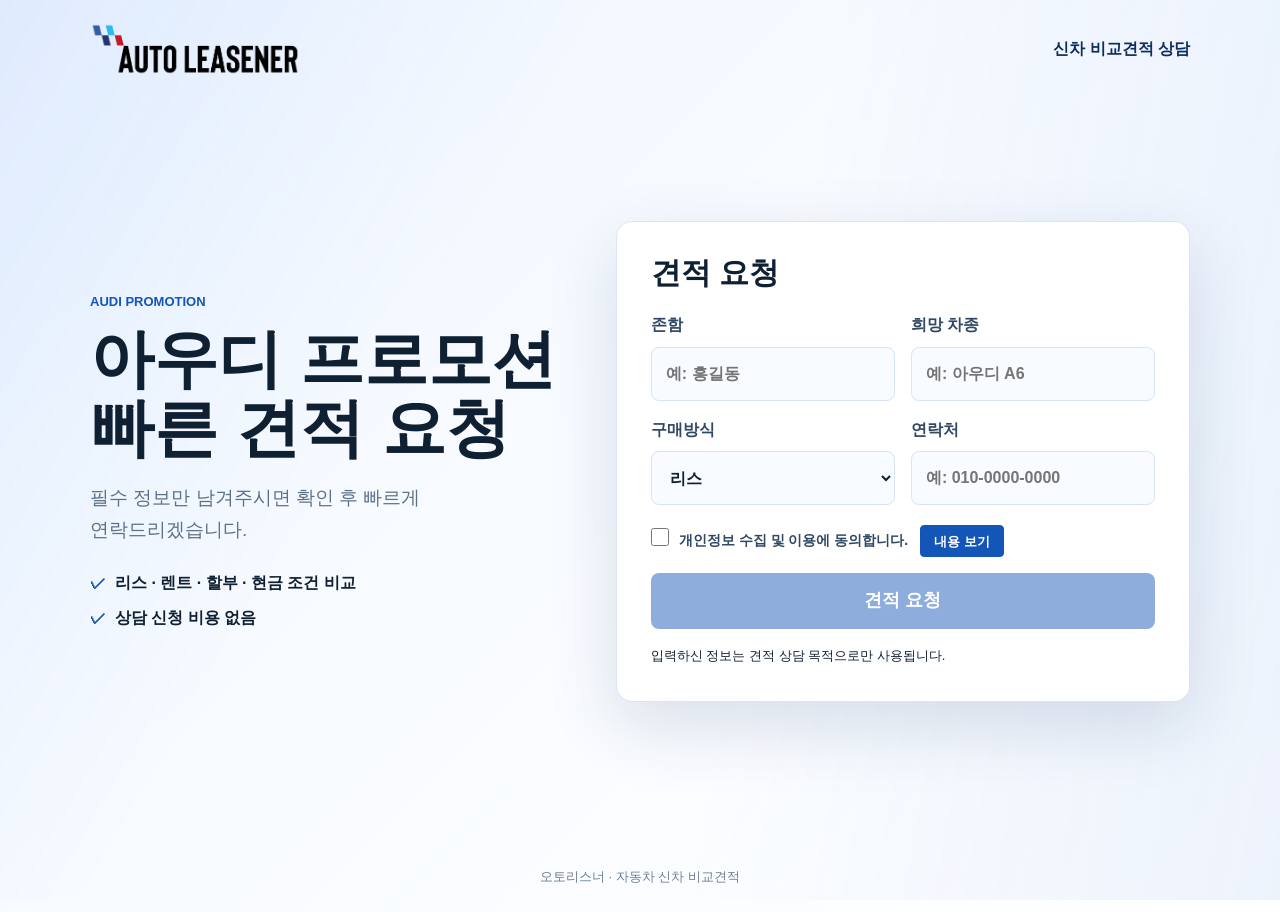
==== contact.html @ 35551908 "Simplify lead form and add mobile ad landing page" ====
<!doctype html>
<html lang="ko">
  <head>
    <meta charset="utf-8">
    <meta name="viewport" content="width=device-width, initial-scale=1">
    <title>아우디 프로모션 견적 요청 | 오토리스너</title>
    <meta name="description" content="아우디 신차 리스·렌트·할부·현금 구매 견적을 빠르게 요청하세요.">
    <meta name="robots" content="index, follow">
    <link rel="canonical" href="https://autoleasener.co.kr/contact.html">
    <link rel="icon" href="/favicon.ico" sizes="any">
    <link rel="stylesheet" href="./styles.css">
    <script async src="https://www.googletagmanager.com/gtag/js?id=AW-730686317"></script>
    <script>
      window.dataLayer = window.dataLayer || [];
      function gtag(){dataLayer.push(arguments);}
      gtag('js', new Date());
      gtag('config', 'AW-730686317');
      gtag('config', 'AW-16607986905');
    </script>
  </head>
  <body class="lead-page">
    <header class="lead-header">
      <a href="./" aria-label="오토리스너 홈">
        <img src="./assets/autoleasener-logo.png" alt="AUTO LEASENER">
      </a>
      <span>신차 비교견적 상담</span>
    </header>

    <main class="lead-main">
      <section class="lead-intro">
        <p class="eyebrow">AUDI PROMOTION</p>
        <h1>아우디 프로모션<br>빠른 견적 요청</h1>
        <p>필수 정보만 남겨주시면 확인 후 빠르게 연락드리겠습니다.</p>
        <ul>
          <li>리스 · 렌트 · 할부 · 현금 조건 비교</li>
          <li>상담 신청 비용 없음</li>
        </ul>
      </section>

      <section class="lead-card" aria-labelledby="lead-form-title">
        <h2 id="lead-form-title">견적 요청</h2>
        <form class="contact-form lead-form" id="inquiry-form" action="https://formsubmit.co/dlwnsdud111_@naver.com" method="POST" aria-label="아우디 견적 요청 폼">
          <input type="hidden" name="_subject" value="[구글 광고] 아우디 프로모션 견적 요청">
          <input type="hidden" name="_template" value="table">
          <input type="hidden" name="_next" value="https://autoleasener.co.kr/thanks.html">
          <input type="hidden" name="유입 경로" value="Google Demand Gen - Audi July">
          <label>
            존함
            <input type="text" name="존함" autocomplete="name" placeholder="예: 홍길동" required>
          </label>
          <label>
            희망 차종
            <input type="text" name="희망 차종" placeholder="예: 아우디 A6" required>
          </label>
          <label>
            구매방식
            <select name="구매방식" required>
              <option>리스</option>
              <option>렌트</option>
              <option>할부</option>
              <option>현금</option>
            </select>
          </label>
          <label>
            연락처
            <input type="tel" name="연락처" autocomplete="tel" inputmode="tel" placeholder="예: 010-0000-0000" required>
          </label>
          <label class="privacy-consent">
            <input type="checkbox" id="privacy-consent" name="개인정보 수집 및 이용 동의" value="동의함" required>
            <span>개인정보 수집 및 이용에 동의합니다. <button class="privacy-open" type="button">내용 보기</button></span>
          </label>
          <button type="submit" disabled>견적 요청</button>
          <p class="form-note">입력하신 정보는 견적 상담 목적으로만 사용됩니다.</p>
        </form>
      </section>
    </main>

    <dialog class="privacy-dialog" id="privacy-dialog" aria-labelledby="privacy-title">
      <div class="privacy-dialog-head">
        <h3 id="privacy-title">개인정보 수집 및 이용 동의</h3>
        <button class="privacy-close" type="button" aria-label="닫기">&times;</button>
      </div>
      <div class="privacy-dialog-body">
        <p>차량 견적 상담을 위해 아래 정보를 수집하고 이용합니다.</p>
        <dl>
          <dt>수집 항목</dt>
          <dd>존함, 희망 차종, 구매방식, 연락처</dd>
          <dt>이용 목적</dt>
          <dd>차량 견적 확인, 리스·렌트·구매 상담 및 회신</dd>
          <dt>보유 및 이용 기간</dt>
          <dd>상담 종료 또는 삭제 요청 시까지 보관하며, 관계 법령상 의무가 있는 경우 해당 기간까지 보관합니다.</dd>
        </dl>
        <p class="privacy-caution">동의를 거부할 수 있으나 견적 요청은 제한됩니다.</p>
      </div>
      <div class="privacy-dialog-actions">
        <button class="privacy-decline" type="button">취소</button>
        <button class="privacy-agree" type="button">동의하기</button>
      </div>
    </dialog>

    <footer class="lead-footer">오토리스너 · 자동차 신차 비교견적</footer>
    <script src="./script.js"></script>
  </body>
</html>
---- styles.css ----
:root {
  --blue-900: #0b2e5f;
  --blue-800: #113f7d;
  --blue-700: #1455b8;
  --blue-600: #1d67d7;
  --blue-500: #2f80ed;
  --blue-100: #eaf3ff;
  --sky-100: #f4f9ff;
  --ink: #102033;
  --muted: #5d7188;
  --gold: #e4a72c;
  --coral: #e14f42;
  --line: #d7e5f7;
  --white: #ffffff;
  --shadow: 0 20px 60px rgba(21, 86, 171, .14);
}

* {
  box-sizing: border-box;
}

html {
  scroll-behavior: smooth;
}

section[id] {
  scroll-margin-top: 86px;
}

body {
  margin: 0;
  font-family: "Pretendard", "Noto Sans KR", "Apple SD Gothic Neo", "Malgun Gothic", Arial, sans-serif;
  color: var(--ink);
  background: #fff;
  line-height: 1.55;
}

body::before {
  content: "";
  position: fixed;
  inset: 0;
  pointer-events: none;
  background:
    linear-gradient(120deg, rgba(47, 128, 237, .08), transparent 34%),
    linear-gradient(280deg, rgba(29, 103, 215, .08), transparent 42%);
  z-index: -1;
}

a {
  color: inherit;
  text-decoration: none;
}

img {
  display: block;
  max-width: 100%;
}

.site-header {
  position: sticky;
  top: 0;
  z-index: 20;
  display: flex;
  align-items: center;
  gap: 28px;
  height: 78px;
  padding: 0 clamp(20px, 5vw, 72px);
  background: rgba(255, 255, 255, .9);
  border-bottom: 1px solid rgba(215, 229, 247, .8);
  backdrop-filter: blur(16px);
}

.site-header[data-elevated="true"] {
  box-shadow: 0 12px 30px rgba(16, 32, 51, .08);
}

.brand {
  display: flex;
  align-items: center;
  width: 178px;
  min-width: 178px;
}

.brand img {
  width: 100%;
  height: auto;
}

.main-nav {
  display: flex;
  align-items: center;
  gap: 24px;
  margin-left: auto;
  color: #304863;
  font-size: 15px;
  font-weight: 700;
}

.main-nav a:hover {
  color: var(--blue-700);
}

.header-cta,
.primary-button,
.secondary-button {
  display: inline-flex;
  align-items: center;
  justify-content: center;
  min-height: 46px;
  padding: 0 20px;
  border-radius: 8px;
  font-weight: 800;
  white-space: nowrap;
}

.header-cta,
.primary-button {
  color: #fff;
  background: var(--blue-700);
  box-shadow: 0 14px 30px rgba(20, 85, 184, .24);
}

.secondary-button {
  color: var(--blue-800);
  background: #fff;
  border: 1px solid var(--line);
}

.hero {
  display: grid;
  grid-template-columns: minmax(0, .95fr) minmax(420px, 1.05fr);
  align-items: center;
  gap: clamp(28px, 5vw, 72px);
  min-height: min(760px, calc(100svh - 126px));
  padding: clamp(44px, 6vw, 88px) clamp(20px, 5vw, 72px) 46px;
}

.eyebrow {
  margin: 0 0 12px;
  color: var(--blue-700);
  font-size: 13px;
  font-weight: 900;
  letter-spacing: 0;
  text-transform: uppercase;
}

h1,
h2,
h3,
p {
  word-break: keep-all;
}

h1 {
  max-width: 680px;
  margin: 0;
  font-size: clamp(40px, 5.4vw, 74px);
  line-height: 1.08;
  letter-spacing: 0;
}

h2 {
  margin: 0;
  font-size: clamp(28px, 3.5vw, 48px);
  line-height: 1.16;
  letter-spacing: 0;
}

h3 {
  margin: 0;
  font-size: 21px;
  letter-spacing: 0;
}

.hero-lead {
  max-width: 620px;
  margin: 24px 0 0;
  color: var(--muted);
  font-size: 19px;
}

.hero-actions {
  display: flex;
  flex-wrap: wrap;
  gap: 12px;
  margin-top: 34px;
}

.trust-row {
  display: grid;
  grid-template-columns: repeat(3, minmax(0, 1fr));
  gap: 12px;
  max-width: 660px;
  margin: 36px 0 0;
}

.trust-row div {
  padding: 18px;
  border: 1px solid var(--line);
  border-radius: 8px;
  background: rgba(255, 255, 255, .82);
}

.trust-row dt {
  color: var(--blue-700);
  font-weight: 900;
}

.trust-row dd {
  margin: 6px 0 0;
  color: var(--muted);
  font-size: 14px;
}

.hero-visual {
  position: relative;
}

.hero-visual img {
  width: 100%;
  border-radius: 18px;
  box-shadow: var(--shadow);
}

.hero-card {
  position: absolute;
  left: 28px;
  bottom: 28px;
  display: grid;
  gap: 4px;
  max-width: 340px;
  padding: 20px 22px;
  color: #fff;
  background: rgba(11, 46, 95, .9);
  border: 1px solid rgba(255, 255, 255, .22);
  border-radius: 8px;
  box-shadow: 0 20px 44px rgba(15, 23, 42, .2);
}

.hero-card strong {
  font-size: 20px;
}

.hero-card span {
  color: #cfe4ff;
  font-size: 14px;
}

.quick-panel {
  display: grid;
  grid-template-columns: repeat(3, minmax(0, 1fr));
  gap: 18px;
  padding: 0 clamp(20px, 5vw, 72px) 72px;
}

.quick-panel article,
.compare-cards article,
.proof-grid article,
.process-list li {
  border: 1px solid var(--line);
  border-radius: 8px;
  background: rgba(255, 255, 255, .94);
  box-shadow: 0 12px 34px rgba(29, 103, 215, .08);
}

.quick-panel article {
  padding: 24px;
}

.quick-panel span,
.process-list span {
  display: inline-flex;
  align-items: center;
  justify-content: center;
  width: 38px;
  height: 38px;
  color: var(--blue-700);
  font-size: 14px;
  font-weight: 900;
  background: var(--blue-100);
  border-radius: 8px;
}

.quick-panel h2 {
  margin-top: 16px;
  font-size: 22px;
}

.quick-panel p,
.compare-cards p,
.purchase-note,
.proof-grid p,
.process-list p,
.section-heading p,
.media-copy p,
.contact-section p,
.faq-list p {
  color: var(--muted);
}

.marquee-section {
  display: grid;
  gap: 20px;
  padding: 58px clamp(20px, 5vw, 72px) 68px;
  background: var(--sky-100);
  border-top: 1px solid var(--line);
  border-bottom: 1px solid var(--line);
}

.marquee-intro {
  max-width: 760px;
  margin-bottom: 14px;
}

.marquee-intro h2 {
  font-size: clamp(27px, 3vw, 40px);
}

.marquee-intro > p:last-child {
  margin: 15px 0 0;
  color: var(--muted);
  font-size: 17px;
}

.marquee-row {
  display: grid;
  grid-template-columns: 184px minmax(0, 1fr);
  gap: 18px;
  align-items: center;
}

.marquee-row > strong {
  color: var(--blue-900);
  font-size: 15px;
}

.marquee-window {
  position: relative;
  min-width: 0;
  overflow: hidden;
}

.marquee-window::before,
.marquee-window::after {
  content: "";
  position: absolute;
  top: 0;
  bottom: 0;
  z-index: 1;
  width: 64px;
  pointer-events: none;
}

.marquee-window::before {
  left: 0;
  background: linear-gradient(90deg, var(--sky-100), transparent);
}

.marquee-window::after {
  right: 0;
  background: linear-gradient(270deg, var(--sky-100), transparent);
}

.marquee-track {
  display: flex;
  gap: 10px;
  width: max-content;
  animation: brand-roll 36s linear infinite;
}

.marquee-row.reverse .marquee-track {
  animation-direction: reverse;
  animation-duration: 40s;
}

.marquee-track span {
  display: inline-flex;
  align-items: center;
  height: 52px;
  padding: 0 23px;
  color: #283c55;
  font-size: 15px;
  font-weight: 800;
  white-space: nowrap;
  background: #fff;
  border: 1px solid var(--line);
  border-radius: 8px;
}

.marquee-track:hover {
  animation-play-state: paused;
}

@keyframes brand-roll {
  to {
    transform: translateX(-50%);
  }
}

.section {
  padding: 88px clamp(20px, 5vw, 72px);
}

.section-heading {
  max-width: 760px;
  margin-bottom: 38px;
}

.section-heading p {
  margin: 16px 0 0;
  font-size: 18px;
}

.compare-layout {
  display: grid;
  grid-template-columns: minmax(340px, .8fr) minmax(0, 1.2fr);
  gap: 28px;
  align-items: start;
}

.compare-visual {
  width: 100%;
  border-radius: 18px;
  box-shadow: var(--shadow);
}

.compare-cards {
  display: grid;
  gap: 16px;
}

.compare-cards article {
  padding: 24px;
}

.compare-cards ul {
  display: grid;
  gap: 8px;
  margin: 18px 0 0;
  padding: 0;
  list-style: none;
}

.compare-cards li {
  position: relative;
  padding-left: 20px;
  color: #304863;
}

.compare-cards li::before {
  content: "";
  position: absolute;
  left: 0;
  top: .72em;
  width: 7px;
  height: 7px;
  background: var(--blue-600);
  border-radius: 999px;
}

.purchase-note {
  margin: 0;
  padding: 18px 20px;
  font-size: 15px;
  background: var(--sky-100);
  border-left: 3px solid var(--blue-600);
}

.purchase-note strong {
  display: block;
  margin-bottom: 5px;
  color: var(--ink);
}

.blue-band {
  display: grid;
  grid-template-columns: minmax(0, 1fr) minmax(320px, .7fr);
  gap: 32px;
  align-items: end;
  margin: 20px clamp(20px, 5vw, 72px);
  padding: clamp(32px, 5vw, 58px);
  color: #fff;
  background: linear-gradient(135deg, var(--blue-900), var(--blue-600));
  border-radius: 12px;
}

.blue-band .eyebrow,
.blue-band p {
  color: #dbeafe;
}

.blue-band p {
  margin: 0;
  font-size: 18px;
}

.greeting-section {
  display: grid;
  grid-template-columns: minmax(300px, .78fr) minmax(420px, 1.05fr);
  gap: clamp(34px, 7vw, 92px);
  align-items: center;
  background: var(--sky-100);
}

.greeting-photo {
  width: min(100%, 478px);
  justify-self: center;
}

.greeting-photo img {
  width: 100%;
  aspect-ratio: 4 / 5;
  object-fit: cover;
  object-position: center 18%;
  border-radius: 8px;
  box-shadow: var(--shadow);
}

.greeting-copy h2 {
  margin-bottom: 25px;
  font-size: clamp(29px, 3.3vw, 46px);
}

.greeting-copy > p:not(.eyebrow) {
  max-width: 650px;
  margin: 0 0 18px;
  color: var(--muted);
  font-size: 18px;
}

.signature {
  display: grid;
  gap: 5px;
  margin-top: 32px;
  padding-top: 22px;
  border-top: 1px solid var(--line);
}

.signature span {
  color: var(--blue-700);
  font-size: 13px;
  font-weight: 900;
}

.signature strong {
  font-size: 21px;
}

.process-list {
  display: grid;
  grid-template-columns: repeat(4, minmax(0, 1fr));
  gap: 16px;
  margin: 0;
  padding: 0;
  list-style: none;
}

.process-list li {
  padding: 24px;
}

.process-list h3 {
  margin-top: 20px;
}

.reviews-section {
  background: #fff;
}

.review-grid {
  display: grid;
  grid-template-columns: repeat(3, minmax(0, 1fr));
  gap: 18px;
}

.review-card {
  overflow: hidden;
  border: 1px solid var(--line);
  border-radius: 8px;
  background: #fff;
}

.review-placeholder {
  position: relative;
  display: grid;
  place-items: center;
  min-height: 200px;
  color: var(--muted);
  font-weight: 800;
  background:
    linear-gradient(130deg, rgba(20, 85, 184, .07), rgba(11, 46, 95, .03)),
    repeating-linear-gradient(-45deg, #f7faff, #f7faff 14px, #f1f6fd 14px, #f1f6fd 28px);
}

.review-placeholder::before {
  content: "";
  width: 44px;
  height: 34px;
  margin-bottom: 42px;
  border: 2px solid #b5c9e1;
  border-radius: 6px;
}

.review-placeholder span {
  position: absolute;
  top: calc(50% + 20px);
}

.review-card > p,
.review-card h3 {
  margin-left: 22px;
  margin-right: 22px;
}

.review-card .review-stars {
  margin-top: 19px;
  margin-bottom: 8px;
  color: var(--gold);
  font-size: 19px;
}

.review-card h3 {
  font-size: 19px;
}

.review-card h3 + p {
  margin-top: 10px;
  margin-bottom: 25px;
  color: var(--muted);
}

.media-section {
  display: grid;
  grid-template-columns: minmax(0, .9fr) minmax(360px, 1.1fr);
  gap: 42px;
  align-items: center;
  background: var(--sky-100);
}

.media-copy p {
  font-size: 18px;
}

.media-actions {
  display: flex;
  flex-wrap: wrap;
  gap: 12px;
  margin-top: 28px;
}

.video-card {
  display: block;
  padding: 18px;
  background: #fff;
  border: 1px solid var(--line);
  border-radius: 12px;
  box-shadow: var(--shadow);
}

.video-card span {
  display: block;
  padding: 18px 8px 4px;
  color: var(--blue-800);
  font-weight: 900;
}

.proof-grid {
  display: grid;
  grid-template-columns: repeat(4, minmax(0, 1fr));
  gap: 16px;
}

.proof-grid article {
  padding: 24px;
}

.faq-list {
  display: grid;
  gap: 12px;
}

.faq-list details {
  border: 1px solid var(--line);
  border-radius: 8px;
  background: #fff;
}

.faq-list summary {
  cursor: pointer;
  padding: 22px 24px;
  color: var(--ink);
  font-size: 18px;
  font-weight: 900;
}

.faq-list p {
  margin: 0;
  padding: 0 24px 24px;
}

.location-section {
  background: var(--sky-100);
}

.location-layout {
  display: grid;
  grid-template-columns: minmax(300px, 1fr) minmax(320px, .9fr);
  gap: 22px;
}

.building-placeholder {
  display: flex;
  flex-direction: column;
  justify-content: end;
  gap: 7px;
  min-height: 432px;
  padding: 34px;
  color: #fff;
  border-radius: 8px;
  background:
    linear-gradient(0deg, rgba(7, 29, 61, .72), rgba(7, 29, 61, .08) 64%),
    linear-gradient(115deg, #bed5ed, #e5f0fb 45%, #91b7d9);
}

.building-placeholder strong {
  font-size: 24px;
}

.building-placeholder span {
  color: #d7e8fb;
}

.map-panel {
  padding: 22px;
  border: 1px solid var(--line);
  border-radius: 8px;
  background: #fff;
}

.naver-map {
  width: 100%;
  min-height: 205px;
  margin-bottom: 20px;
  overflow: hidden;
  background: #eaf0f3;
  border-radius: 6px;
}

.map-status {
  margin: -8px 0 18px;
  padding: 11px 12px;
  color: var(--muted);
  font-size: 13px;
  background: var(--sky-100);
  border-radius: 6px;
}

.map-panel address {
  margin: 12px 0 22px;
  color: var(--muted);
  font-style: normal;
}

.map-actions {
  display: flex;
  flex-wrap: wrap;
  gap: 10px;
}

.map-note {
  margin: 18px 0 0;
  color: var(--muted);
  font-size: 13px;
}

.contact-section {
  display: grid;
  grid-template-columns: minmax(0, .9fr) minmax(340px, .8fr);
  gap: 42px;
  align-items: start;
  margin: 0 clamp(20px, 5vw, 72px) 88px;
  padding: clamp(32px, 5vw, 58px);
  background: #fff;
  border: 1px solid var(--line);
  border-radius: 12px;
  box-shadow: var(--shadow);
}

.contact-form {
  display: grid;
  gap: 14px;
}

.contact-form label {
  display: grid;
  gap: 8px;
  color: #304863;
  font-size: 14px;
  font-weight: 900;
}

.contact-form input,
.contact-form select {
  width: 100%;
  min-height: 48px;
  padding: 0 14px;
  color: var(--ink);
  font: inherit;
  border: 1px solid var(--line);
  border-radius: 8px;
  background: #f8fbff;
}

.contact-form button {
  min-height: 50px;
  color: #fff;
  font: inherit;
  font-weight: 900;
  background: var(--blue-700);
  border: 0;
  border-radius: 8px;
}

.form-note {
  margin: 0;
  font-size: 13px;
}

.site-footer {
  display: grid;
  grid-template-columns: 180px minmax(0, 1fr);
  gap: 26px;
  align-items: center;
  padding: 34px clamp(20px, 5vw, 72px);
  background: #071d3d;
  color: #fff;
}

.site-footer p {
  margin: 6px 0 0;
  color: #bdd7f6;
}

.site-footer .small {
  color: #8fb2d9;
  font-size: 13px;
}

.mobile-contact-bar {
  display: none;
}

[data-reveal] {
  opacity: 0;
  transform: translateY(22px);
  transition: opacity .6s ease, transform .6s ease;
}

[data-reveal].is-visible {
  opacity: 1;
  transform: translateY(0);
}

@media (max-width: 980px) {
  .main-nav {
    display: none;
  }

  .hero,
  .compare-layout,
  .media-section,
  .contact-section,
  .blue-band,
  .greeting-section,
  .location-layout {
    grid-template-columns: 1fr;
  }

  .hero {
    min-height: auto;
  }

  .quick-panel,
  .process-list,
  .proof-grid,
  .review-grid {
    grid-template-columns: repeat(2, minmax(0, 1fr));
  }

  .marquee-row {
    grid-template-columns: 1fr;
    gap: 10px;
  }
}

@media (max-width: 640px) {
  body {
    padding-bottom: 62px;
  }

  .site-header {
    height: auto;
    min-height: 70px;
    padding: 14px 18px;
  }

  .brand {
    width: 146px;
    min-width: 146px;
  }

  .header-cta {
    padding: 0 14px;
    min-height: 40px;
    font-size: 14px;
  }

  .hero,
  .section {
    padding-left: 18px;
    padding-right: 18px;
  }

  .trust-row,
  .quick-panel,
  .process-list,
  .proof-grid,
  .review-grid {
    grid-template-columns: 1fr;
  }

  .hero-card {
    position: static;
    margin-top: 14px;
    max-width: none;
  }

  .contact-section,
  .blue-band {
    margin-left: 18px;
    margin-right: 18px;
  }

  .site-footer {
    grid-template-columns: 1fr;
  }

  .marquee-section {
    padding-left: 18px;
    padding-right: 18px;
  }

  .marquee-window::before,
  .marquee-window::after {
    width: 36px;
  }

  .greeting-photo {
    width: 100%;
  }

  .building-placeholder {
    min-height: 310px;
    padding: 24px;
  }

  .map-actions a {
    flex: 1;
  }

  .mobile-contact-bar {
    position: fixed;
    right: 0;
    bottom: 0;
    left: 0;
    z-index: 30;
    display: grid;
    grid-template-columns: repeat(2, 1fr);
    height: 62px;
    color: #fff;
    background: var(--blue-900);
  }

  .mobile-contact-bar a {
    display: grid;
    place-items: center;
    font-weight: 900;
  }

  .mobile-contact-bar a:first-child {
    background: var(--blue-700);
  }
}

@media (prefers-reduced-motion: reduce) {
  html {
    scroll-behavior: auto;
  }

  .marquee-track {
    animation-play-state: paused;
  }

  [data-reveal] {
    opacity: 1;
    transform: none;
    transition: none;
  }
}

/* Refined marketing homepage */
body {
  line-height: 1.65;
}

.main-nav {
  font-size: 16px;
  gap: 27px;
}

.hero-showcase {
  position: relative;
  display: flex;
  align-items: center;
  height: clamp(540px, calc(100svh - 78px), 590px);
  min-height: 0;
  overflow: hidden;
  padding-top: clamp(38px, 4vw, 52px);
  padding-bottom: clamp(38px, 4vw, 52px);
  background: var(--blue-900);
}

.hero-slides,
.hero-slide {
  position: absolute;
  inset: 0;
  margin: 0;
}

.hero-slides::after {
  content: "";
  position: absolute;
  inset: 0;
  background: linear-gradient(90deg, rgba(7, 26, 50, .86) 0%, rgba(7, 26, 50, .74) 32%, rgba(7, 26, 50, .18) 62%, rgba(7, 26, 50, .04) 100%);
}

.hero-slide {
  opacity: 0;
  transition: opacity .85s ease;
}

.hero-slide.is-active {
  opacity: 1;
}

.hero-slide img {
  width: 100%;
  height: 100%;
  object-fit: cover;
  object-position: center center;
}

.hero-showcase .hero-copy {
  position: relative;
  z-index: 1;
  max-width: 670px;
  color: #fff;
}

.hero-showcase .eyebrow {
  color: #8ec8ff;
  font-size: 15px;
}

.hero-showcase h1 {
  font-size: clamp(43px, 4.2vw, 60px);
  line-height: 1.12;
}

.hero-showcase .hero-lead {
  max-width: 560px;
  color: #e2eaf5;
  font-size: clamp(17px, 1.3vw, 19px);
}

.hero-showcase .secondary-button {
  color: #fff;
  background: transparent;
  border-color: rgba(255, 255, 255, .48);
}

.hero-models {
  display: flex;
  gap: 10px;
  margin-top: 27px;
}

.hero-model-button {
  display: grid;
  gap: 2px;
  min-width: 170px;
  padding: 12px 15px;
  color: rgba(255, 255, 255, .7);
  text-align: left;
  font: inherit;
  background: rgba(5, 20, 40, .35);
  border: 1px solid rgba(255, 255, 255, .2);
  border-radius: 8px;
  cursor: pointer;
}

.hero-model-button strong {
  font-size: 13px;
}

.hero-model-button span {
  font-size: 18px;
  font-weight: 800;
}

.hero-model-button.is-active {
  color: #fff;
  background: rgba(20, 85, 184, .82);
  border-color: #6fb4ff;
}

.quick-panel {
  padding-top: 44px;
}

.quick-panel article {
  padding: 29px 28px;
}

.quick-panel h2 {
  font-size: 25px;
}

.quick-panel p {
  font-size: 17px;
}

.reason-section {
  padding: 68px clamp(20px, 5vw, 72px) 72px;
}

.reason-section .section-heading {
  margin-bottom: 32px;
}

.reason-section .quick-panel {
  padding: 0;
}

.marquee-section,
.marquee-row.logo-only,
.marquee-row.logo-only .marquee-window {
  min-width: 0;
  max-width: 100%;
  overflow: hidden;
}

.section-heading {
  max-width: 900px;
}

.section-heading p {
  font-size: clamp(18px, 1.55vw, 21px);
}

.marquee-intro {
  max-width: 900px;
}

.marquee-intro > p:last-child {
  font-size: 19px;
}

.marquee-row > strong {
  font-size: 17px;
}

.marquee-row.logo-only {
  display: block;
}

.marquee-row.logo-only .marquee-window {
  width: 100%;
}

.logo-track {
  gap: 13px;
}

.logo-track img {
  width: 150px;
  height: 76px;
  padding: 18px 25px;
  object-fit: contain;
  background: #fff;
  border: 1px solid var(--line);
  border-radius: 8px;
}

.finance-track img {
  width: 196px;
  padding: 16px 21px;
}

.logo-note {
  margin: 10px 0 0;
  color: var(--muted);
  font-size: 15px;
}

.compare-layout {
  grid-template-columns: minmax(360px, .92fr) minmax(0, 1fr);
  gap: clamp(24px, 4vw, 48px);
}

.compare-photo {
  height: 655px;
  object-fit: cover;
  object-position: center top;
  border-radius: 8px;
}

#compare {
  padding-bottom: 46px;
}

#compare + .blue-band {
  margin-top: 0;
  margin-bottom: 0;
}

.compare-cards article {
  padding: 30px;
}

.compare-cards h3 {
  font-size: 27px;
}

.compare-cards p,
.compare-cards li {
  font-size: 18px;
}

.purchase-note {
  padding: 22px 24px;
  font-size: 17px;
}

.blue-band h2 {
  font-size: clamp(31px, 3.2vw, 47px);
}

.blue-band p {
  font-size: 20px;
}

.greeting-copy {
  max-width: 730px;
}

.greeting-section {
  padding-top: 62px;
}

.greeting-copy h2 {
  font-size: clamp(36px, 3.8vw, 52px);
  line-height: 1.23;
}

.greeting-copy > p:not(.eyebrow) {
  font-size: clamp(18px, 1.45vw, 21px);
  line-height: 1.82;
}

.greeting-copy .greeting-lead {
  color: var(--ink);
  font-weight: 700;
}

.process-list {
  gap: 18px;
}

.process-list li {
  overflow: hidden;
  padding: 0 0 27px;
}

.process-list li > img {
  width: 100%;
  height: 190px;
  object-fit: cover;
}

.process-list li:nth-child(1) > img {
  object-position: 62% center;
}

.process-list span {
  margin: -20px 0 0 22px;
  position: relative;
  box-shadow: 0 6px 14px rgba(20, 85, 184, .16);
}

.process-list h3,
.process-list p {
  margin-left: 22px;
  margin-right: 22px;
}

.process-list h3 {
  margin-top: 17px;
  font-size: 24px;
}

.process-list p {
  font-size: 16px;
}

.review-marquee {
  overflow: hidden;
  margin-left: calc(-1 * clamp(20px, 5vw, 72px));
  margin-right: calc(-1 * clamp(20px, 5vw, 72px));
  padding: 0 0 8px;
}

.review-track {
  display: flex;
  width: max-content;
  gap: 18px;
  animation: review-roll 42s linear infinite;
}

.review-track:hover {
  animation-play-state: paused;
}

.review-card {
  flex: 0 0 clamp(295px, 29vw, 390px);
  box-shadow: 0 12px 30px rgba(29, 103, 215, .07);
}

.review-card > img {
  width: 100%;
  height: 255px;
  object-fit: cover;
}

.review-card .review-stars {
  font-size: 22px;
}

.review-card h3 {
  font-size: 22px;
}

.review-card h3 + p {
  font-size: 17px;
}

@keyframes review-roll {
  to {
    transform: translateX(calc(-50% - 9px));
  }
}

.media-copy h2 {
  font-size: clamp(37px, 3.6vw, 52px);
}

.media-copy p {
  font-size: 21px;
}

.video-card.video-embed {
  padding: 0;
  overflow: hidden;
  border-radius: 8px;
}

.video-embed iframe {
  display: block;
  width: 100%;
  aspect-ratio: 16 / 9;
  border: 0;
}

.building-photo {
  position: relative;
  overflow: hidden;
  min-height: 430px;
  border-radius: 8px;
}

.building-photo img {
  width: 100%;
  height: 100%;
  min-height: 430px;
  object-fit: cover;
}

.building-photo div {
  position: absolute;
  right: 0;
  bottom: 0;
  left: 0;
  display: grid;
  gap: 5px;
  padding: 30px;
  color: #fff;
  background: linear-gradient(0deg, rgba(7, 29, 61, .82), transparent);
}

.building-photo strong {
  font-size: 27px;
}

.building-photo span,
.map-panel address {
  font-size: 18px;
}

.map-panel h3 {
  font-size: 26px;
}

.contact-section h2 {
  font-size: clamp(34px, 3vw, 47px);
}

.contact-section > div > p:last-child {
  font-size: 20px;
}

.contact-form label {
  font-size: 16px;
}

.contact-form {
  grid-template-columns: repeat(2, minmax(0, 1fr));
}

.contact-form input,
.contact-form select {
  min-height: 54px;
  font-size: 16px;
}

.contact-form button {
  grid-column: 1 / -1;
  min-height: 56px;
  font-size: 18px;
  cursor: pointer;
}

.contact-form button:disabled {
  opacity: .48;
  cursor: not-allowed;
  box-shadow: none;
}

.contact-form .privacy-consent {
  grid-column: 1 / -1;
  display: flex;
  align-items: flex-start;
  gap: 10px;
  padding-top: 4px;
  font-size: 14px;
}

.contact-form .privacy-consent input {
  flex: 0 0 18px;
  width: 18px;
  min-height: 18px;
  margin: 3px 0 0;
  accent-color: var(--blue-700);
}

.contact-form .privacy-consent small {
  display: block;
  margin-top: 2px;
  color: var(--muted);
  font-size: 13px;
  font-weight: 500;
  line-height: 1.5;
}

.contact-form .privacy-open {
  display: inline-flex;
  align-items: center;
  justify-content: center;
  min-height: 32px;
  margin-left: 8px;
  padding: 0 13px;
  color: #fff;
  font-size: 13px;
  font-weight: 800;
  line-height: 1;
  white-space: nowrap;
  vertical-align: middle;
  background: var(--blue-700);
  border: 1px solid var(--blue-700);
  border-radius: 4px;
  cursor: pointer;
}

.contact-form .privacy-open:hover {
  background: var(--blue-800);
  border-color: var(--blue-800);
}

.privacy-dialog {
  width: min(560px, calc(100vw - 36px));
  padding: 0;
  color: var(--ink);
  border: 0;
  border-radius: 8px;
  box-shadow: 0 28px 74px rgba(9, 27, 52, .28);
}

.privacy-dialog::backdrop {
  background: rgba(7, 22, 42, .56);
}

.privacy-dialog-head {
  display: flex;
  align-items: center;
  justify-content: space-between;
  gap: 20px;
  padding: 22px 24px;
  border-bottom: 1px solid var(--line);
}

.privacy-dialog-head h3 {
  font-size: 21px;
}

.privacy-close {
  width: 36px;
  height: 36px;
  padding: 0;
  color: #597087;
  font-size: 29px;
  line-height: 1;
  background: #f4f7fb;
  border: 0;
  border-radius: 8px;
  cursor: pointer;
}

.privacy-dialog-body {
  padding: 22px 24px 18px;
}

.privacy-dialog-body > p:first-child {
  margin: 0 0 17px;
  color: var(--ink);
  font-size: 16px;
}

.privacy-dialog-body dl {
  display: grid;
  gap: 7px;
  margin: 0;
}

.privacy-dialog-body dt {
  margin-top: 11px;
  color: var(--blue-900);
  font-size: 15px;
  font-weight: 900;
}

.privacy-dialog-body dd {
  margin: 0;
  color: var(--muted);
  font-size: 14px;
  line-height: 1.65;
}

.privacy-dialog-body .privacy-caution {
  margin: 22px 0 0;
  padding: 13px 14px;
  color: #42576f;
  font-size: 13px;
  background: var(--sky-100);
  border-radius: 8px;
}

.privacy-dialog-actions {
  display: flex;
  justify-content: flex-end;
  gap: 10px;
  padding: 18px 24px 24px;
}

.privacy-dialog-actions button {
  min-height: 46px;
  padding: 0 18px;
  font: inherit;
  font-weight: 800;
  border-radius: 8px;
  cursor: pointer;
}

.privacy-decline {
  color: var(--blue-900);
  background: #fff;
  border: 1px solid var(--line);
}

.privacy-agree {
  color: #fff;
  background: var(--blue-700);
  border: 1px solid var(--blue-700);
}

.contact-form .form-note {
  grid-column: 1 / -1;
}

.lead-page {
  min-height: 100vh;
  color: var(--ink);
  background: linear-gradient(135deg, #eef5ff 0%, #f8fbff 46%, #ffffff 100%);
}

.lead-header {
  display: flex;
  align-items: center;
  justify-content: space-between;
  width: min(1100px, calc(100% - 40px));
  margin: 0 auto;
  padding: 22px 0;
}

.lead-header img {
  display: block;
  width: 210px;
  height: auto;
}

.lead-header span {
  color: var(--blue-900);
  font-weight: 800;
}

.lead-main {
  display: grid;
  grid-template-columns: .9fr 1.1fr;
  gap: 56px;
  align-items: center;
  width: min(1100px, calc(100% - 40px));
  min-height: calc(100vh - 150px);
  margin: 0 auto;
  padding: 36px 0 60px;
}

.lead-intro h1 {
  margin: 10px 0 18px;
  font-size: clamp(42px, 5vw, 68px);
  line-height: 1.08;
}

.lead-intro > p:last-of-type {
  max-width: 520px;
  color: var(--muted);
  font-size: 19px;
  line-height: 1.7;
}

.lead-intro ul {
  display: grid;
  gap: 8px;
  margin: 24px 0 0;
  padding: 0;
  list-style: none;
  font-weight: 800;
}

.lead-intro li::before {
  content: "✓";
  margin-right: 9px;
  color: var(--blue-700);
}

.lead-card {
  padding: 34px;
  background: #fff;
  border: 1px solid rgba(41, 84, 139, .15);
  border-radius: 16px;
  box-shadow: 0 24px 70px rgba(14, 51, 96, .14);
}

.lead-card h2 {
  margin: 0 0 22px;
  font-size: 30px;
}

.lead-form {
  gap: 16px;
}

.lead-footer {
  padding: 18px 20px 24px;
  color: #6e7f93;
  text-align: center;
  font-size: 13px;
}

@media (max-width: 760px) {
  .lead-header {
    width: min(100% - 28px, 620px);
    padding: 14px 0;
  }

  .lead-header img {
    width: 150px;
  }

  .lead-header span {
    font-size: 12px;
  }

  .lead-main {
    display: block;
    width: min(100% - 24px, 620px);
    min-height: auto;
    padding: 4px 0 28px;
  }

  .lead-intro {
    padding: 8px 4px 18px;
  }

  .lead-intro h1 {
    margin: 5px 0 9px;
    font-size: 32px;
  }

  .lead-intro > p:last-of-type {
    font-size: 15px;
    line-height: 1.55;
  }

  .lead-intro ul {
    display: none;
  }

  .lead-card {
    padding: 20px 16px;
    border-radius: 12px;
  }

  .lead-card h2 {
    margin-bottom: 14px;
    font-size: 24px;
  }

  .lead-form {
    grid-template-columns: 1fr;
    gap: 12px;
  }

  .lead-form input,
  .lead-form select {
    min-height: 50px;
  }

  .lead-form button[type="submit"] {
    position: sticky;
    bottom: 8px;
    z-index: 2;
  }
}

.site-footer {
  padding-top: 44px;
  padding-bottom: 44px;
}

.footer-info strong {
  font-size: 25px;
}

.site-footer p {
  font-size: 16px;
}

@media (max-width: 980px) {
  .compare-layout {
    grid-template-columns: 1fr;
  }

  .hero-showcase {
    display: flex;
    height: clamp(540px, calc(100svh - 70px), 590px);
    min-height: 0;
  }

  .hero-slides::after {
    background: linear-gradient(0deg, rgba(7, 26, 50, .9), rgba(7, 26, 50, .22) 75%);
  }

  .hero-showcase .hero-copy {
    align-self: center;
  }

  .hero-slide img {
    object-position: 60% center;
  }

  .compare-photo {
    height: 460px;
  }
}

@media (max-width: 640px) {
  body {
    padding-bottom: calc(62px + env(safe-area-inset-bottom));
  }

  .site-header {
    gap: 12px;
    padding-right: 14px;
    padding-left: 14px;
  }

  .brand {
    width: 136px;
    min-width: 136px;
  }

  .header-cta {
    min-height: 40px;
    padding: 0 12px;
    font-size: 13px;
  }

  .section {
    padding-top: 56px;
    padding-bottom: 56px;
  }

  .reason-section {
    padding: 50px 18px 54px;
  }

  .marquee-section {
    padding-top: 48px;
    padding-bottom: 52px;
  }

  .compare-layout {
    grid-template-columns: 1fr;
  }

  .hero-showcase {
    display: block;
    height: auto;
    min-height: 0;
    padding-top: 318px;
    padding-bottom: 28px;
    background: #081b35;
  }

  .hero-slides {
    bottom: auto;
    height: 300px;
  }

  .hero-slides::after {
    background: linear-gradient(0deg, #081b35 0%, rgba(8, 27, 53, .32) 34%, rgba(8, 27, 53, .06) 100%);
  }

  .hero-slide img {
    object-position: right center;
  }

  .hero-showcase h1 {
    font-size: 38px;
  }

  .hero-showcase .hero-lead {
    font-size: 17px;
  }

  .hero-models {
    margin-top: 25px;
  }

  .hero-model-button {
    min-width: 0;
    min-height: 70px;
    flex: 1;
    padding: 12px;
  }

  .hero-model-button strong {
    font-size: 10px;
  }

  .hero-model-button span {
    font-size: 15px;
  }

  .compare-photo {
    height: 360px;
  }

  #compare {
    padding-bottom: 28px;
  }

  #compare + .blue-band {
    margin-top: 0;
    margin-bottom: 0;
    padding: 28px 20px;
    border-radius: 8px;
  }

  .greeting-section {
    gap: 26px;
    padding-top: 40px;
  }

  .greeting-copy h2 {
    margin-bottom: 16px;
    font-size: 32px;
  }

  .greeting-copy > p:not(.eyebrow) {
    font-size: 17px;
    line-height: 1.68;
  }

  .process-list li > img {
    height: 212px;
  }

  .review-marquee {
    margin-left: -18px;
    margin-right: -18px;
  }

  .review-card {
    flex-basis: 290px;
  }

  .building-photo,
  .building-photo img {
    min-height: 285px;
  }

  .media-actions {
    display: grid;
    grid-template-columns: 1fr;
  }

  .media-actions a {
    width: 100%;
  }

  .contact-section {
    gap: 25px;
    margin-right: 12px;
    margin-bottom: 78px;
    margin-left: 12px;
    padding: 26px 18px;
    border-radius: 8px;
  }

  .contact-section h2 {
    font-size: 32px;
  }

  .contact-form {
    grid-template-columns: 1fr;
  }

  .contact-form .privacy-consent span {
    display: grid;
    gap: 8px;
  }

  .contact-form .privacy-open {
    width: fit-content;
    margin-left: 0;
  }

  .privacy-dialog-actions {
    display: grid;
    grid-template-columns: 1fr;
  }

  .privacy-agree {
    order: -1;
  }
}

@media (prefers-reduced-motion: reduce) {
  .hero-slide {
    transition: none;
  }

  .review-track {
    animation-play-state: paused;
  }
}
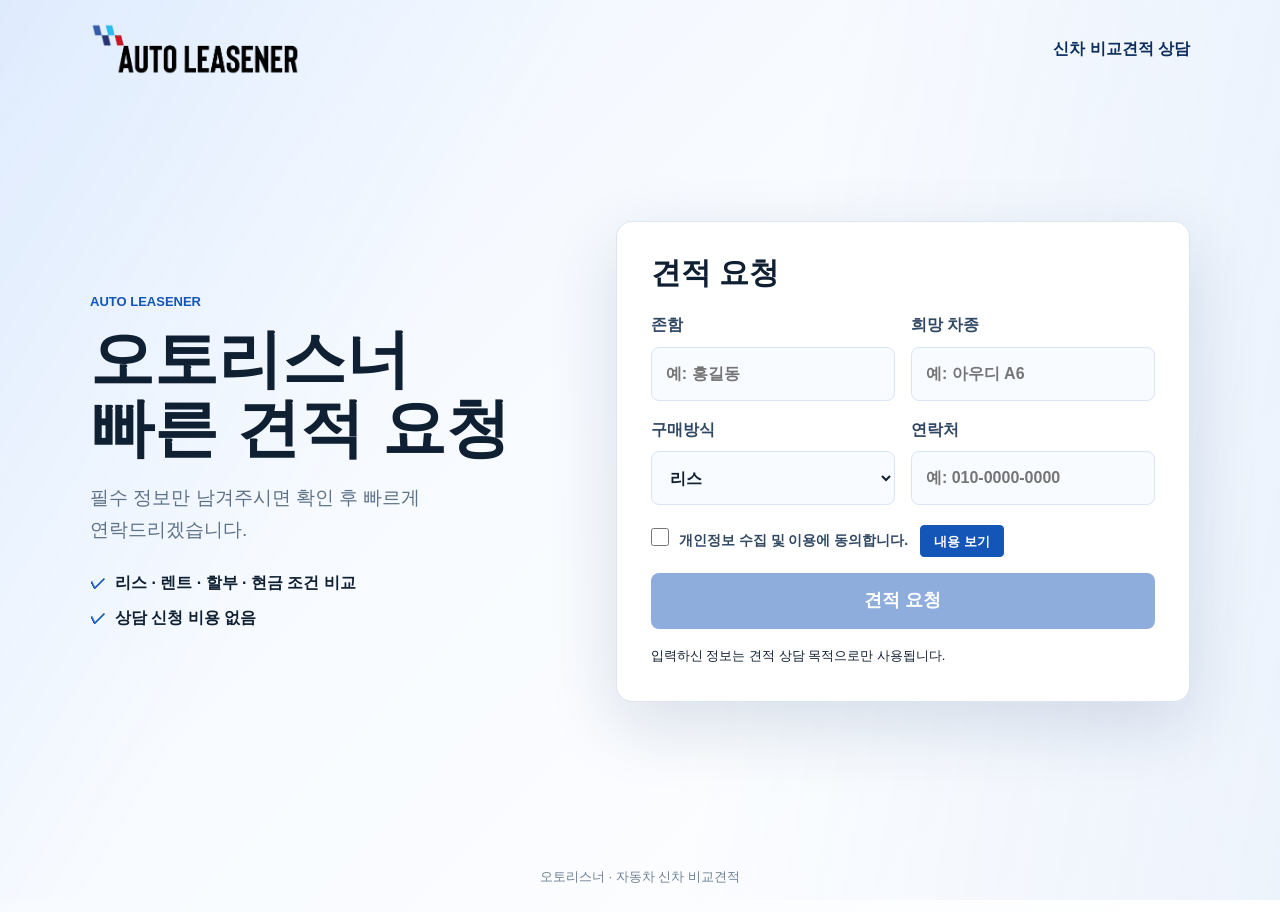
==== commit f239f93d: "Update landing page headline for Auto Leasener" ====
--- a/contact.html
+++ b/contact.html
@@ -3,8 +3,8 @@
   <head>
     <meta charset="utf-8">
     <meta name="viewport" content="width=device-width, initial-scale=1">
-    <title>아우디 프로모션 견적 요청 | 오토리스너</title>
-    <meta name="description" content="아우디 신차 리스·렌트·할부·현금 구매 견적을 빠르게 요청하세요.">
+    <title>오토리스너 빠른 견적 요청 | 신차 비교견적</title>
+    <meta name="description" content="오토리스너에서 신차 리스·렌트·할부·현금 구매 견적을 빠르게 요청하세요.">
     <meta name="robots" content="index, follow">
     <link rel="canonical" href="https://autoleasener.co.kr/contact.html">
     <link rel="icon" href="/favicon.ico" sizes="any">
@@ -28,8 +28,8 @@
 
     <main class="lead-main">
       <section class="lead-intro">
-        <p class="eyebrow">AUDI PROMOTION</p>
-        <h1>아우디 프로모션<br>빠른 견적 요청</h1>
+        <p class="eyebrow">AUTO LEASENER</p>
+        <h1>오토리스너<br>빠른 견적 요청</h1>
         <p>필수 정보만 남겨주시면 확인 후 빠르게 연락드리겠습니다.</p>
         <ul>
           <li>리스 · 렌트 · 할부 · 현금 조건 비교</li>
@@ -39,8 +39,8 @@
 
       <section class="lead-card" aria-labelledby="lead-form-title">
         <h2 id="lead-form-title">견적 요청</h2>
-        <form class="contact-form lead-form" id="inquiry-form" action="https://formsubmit.co/dlwnsdud111_@naver.com" method="POST" aria-label="아우디 견적 요청 폼">
-          <input type="hidden" name="_subject" value="[구글 광고] 아우디 프로모션 견적 요청">
+        <form class="contact-form lead-form" id="inquiry-form" action="https://formsubmit.co/dlwnsdud111_@naver.com" method="POST" aria-label="오토리스너 빠른 견적 요청 폼">
+          <input type="hidden" name="_subject" value="[구글 광고] 오토리스너 빠른 견적 요청">
           <input type="hidden" name="_template" value="table">
           <input type="hidden" name="_next" value="https://autoleasener.co.kr/thanks.html">
           <input type="hidden" name="유입 경로" value="Google Demand Gen - Audi July">
